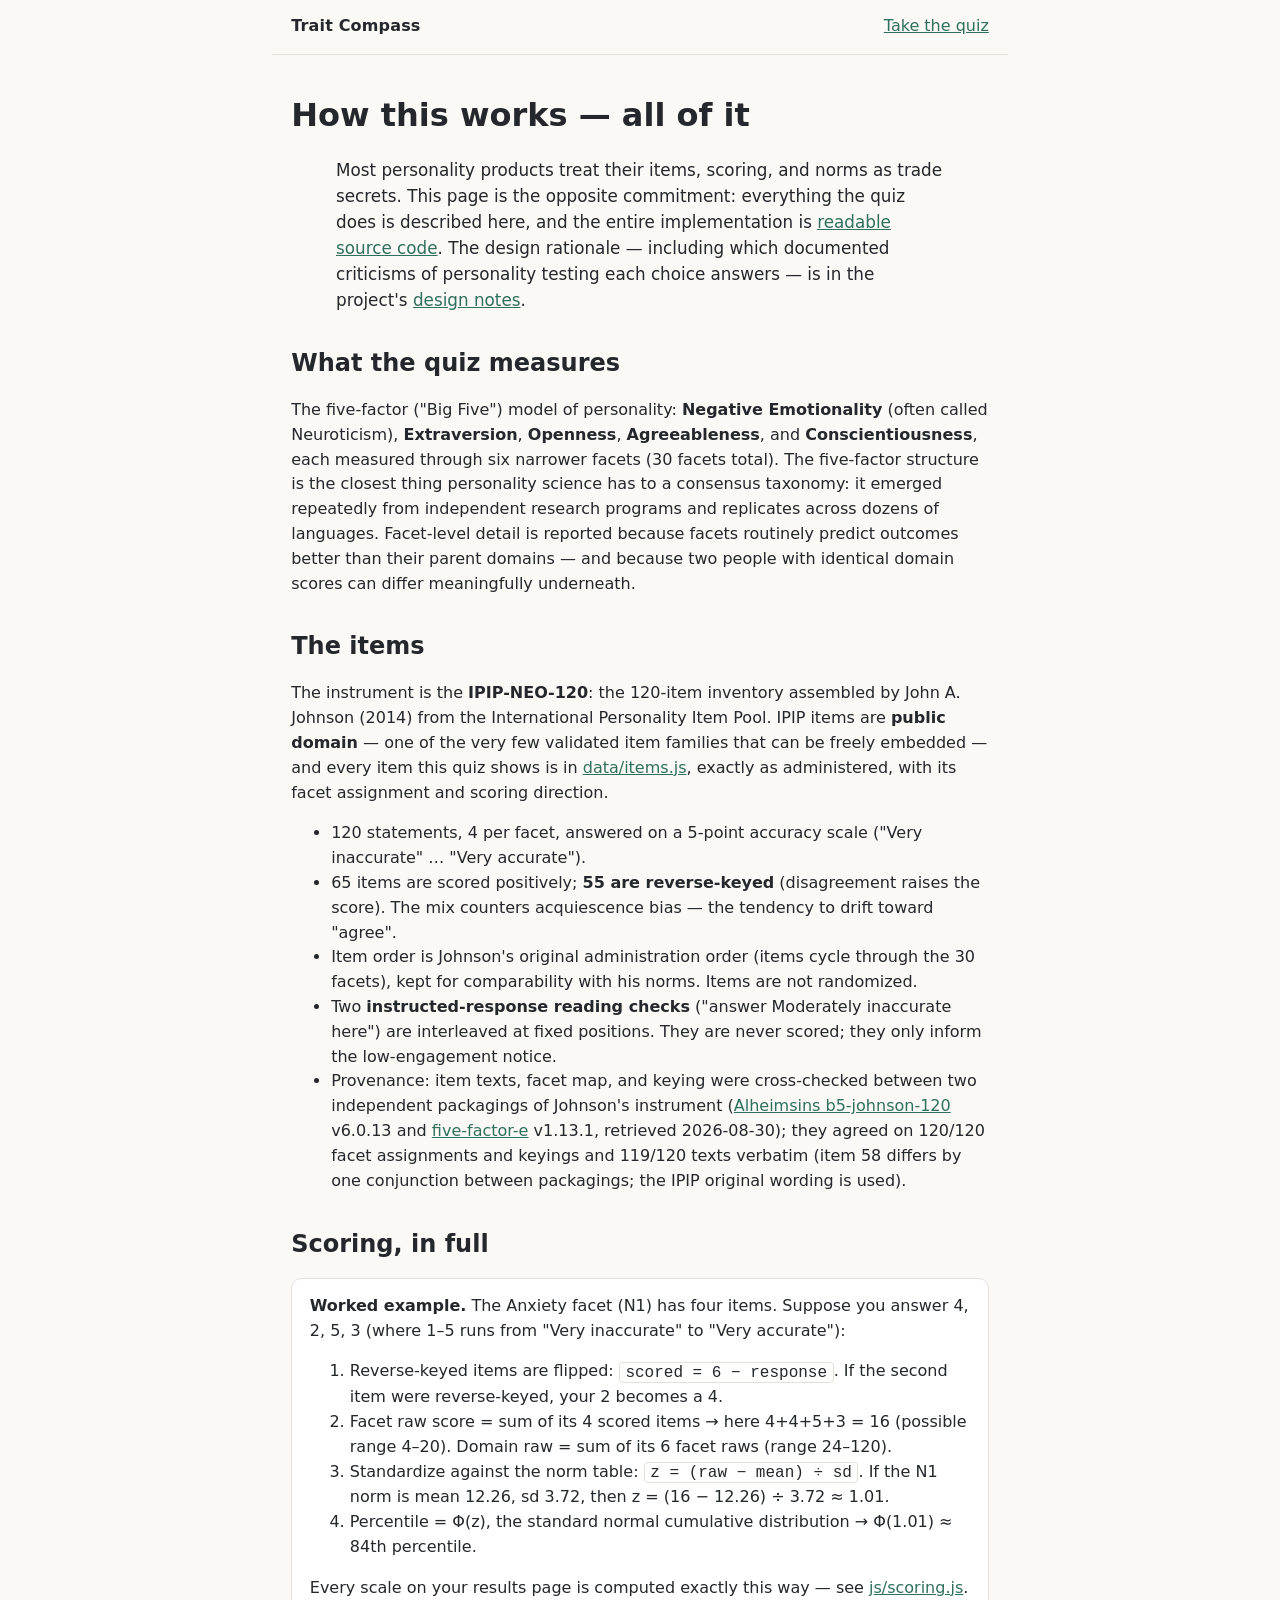
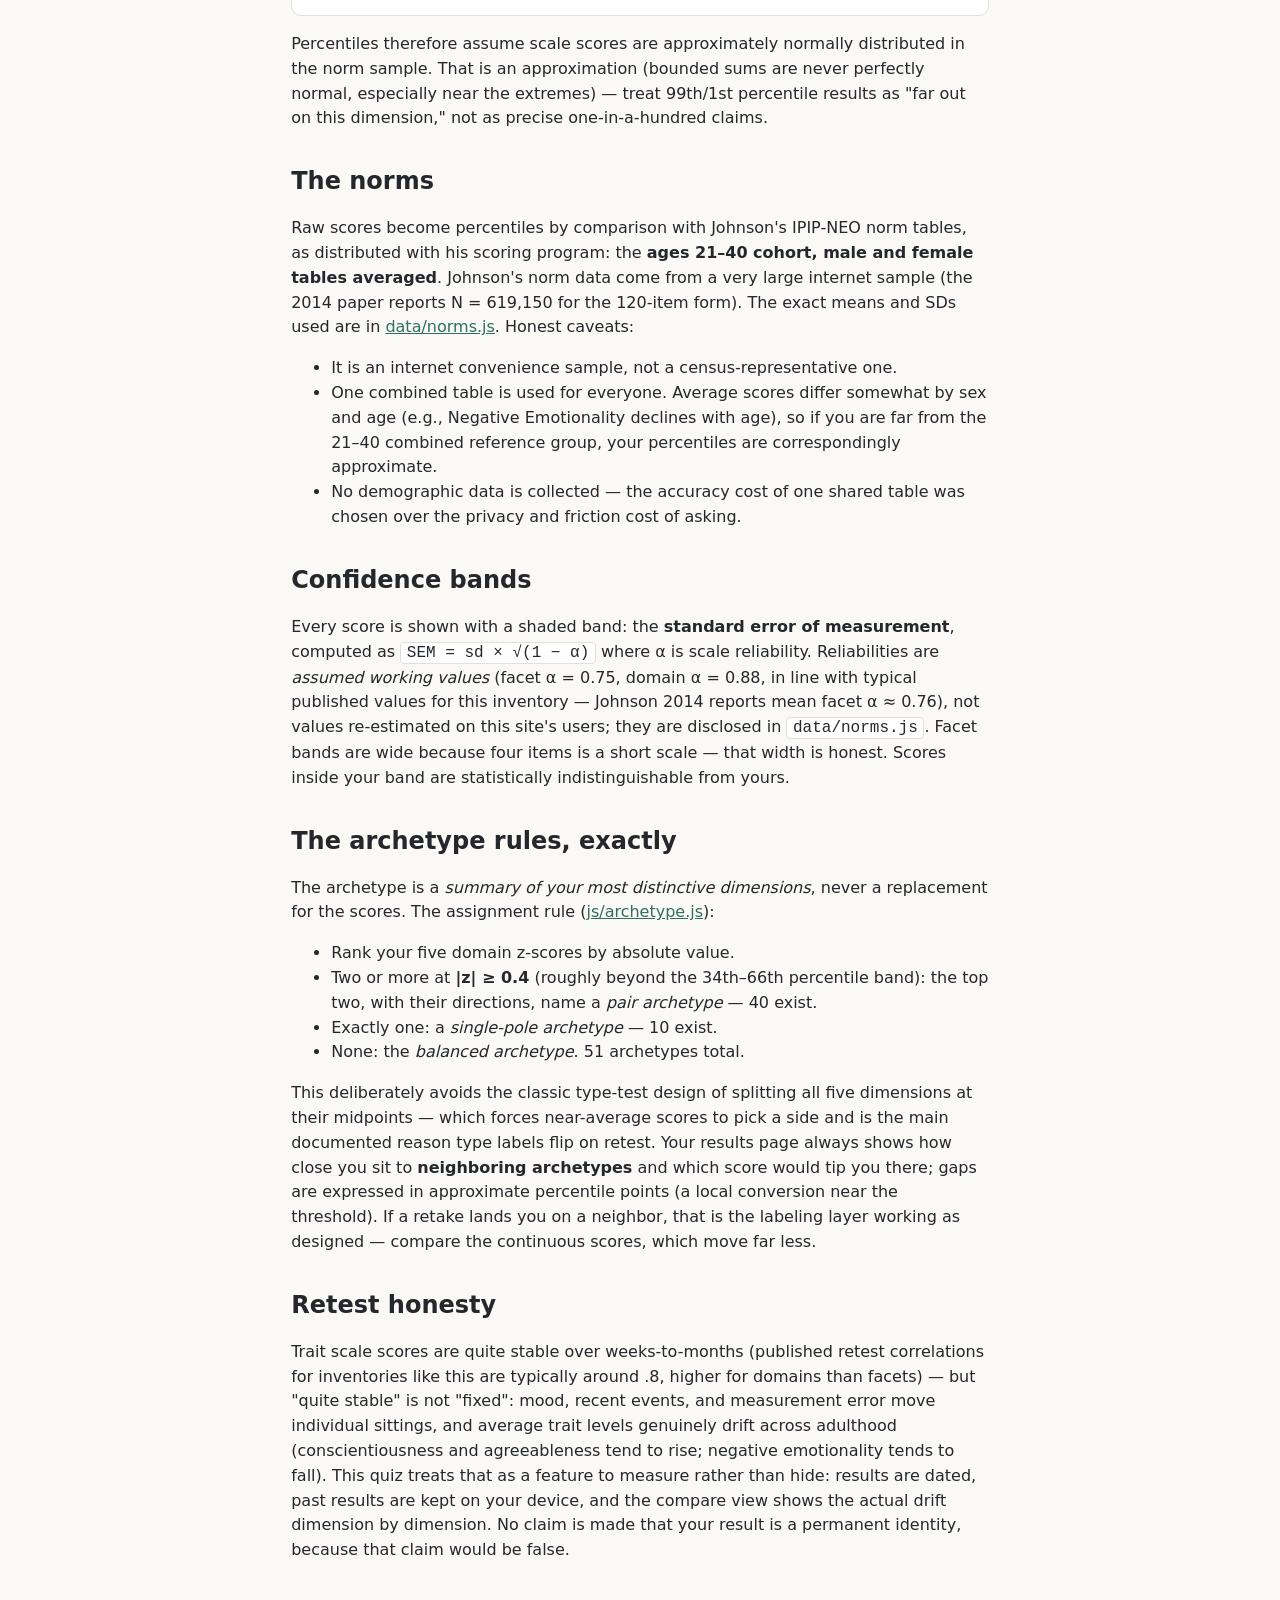
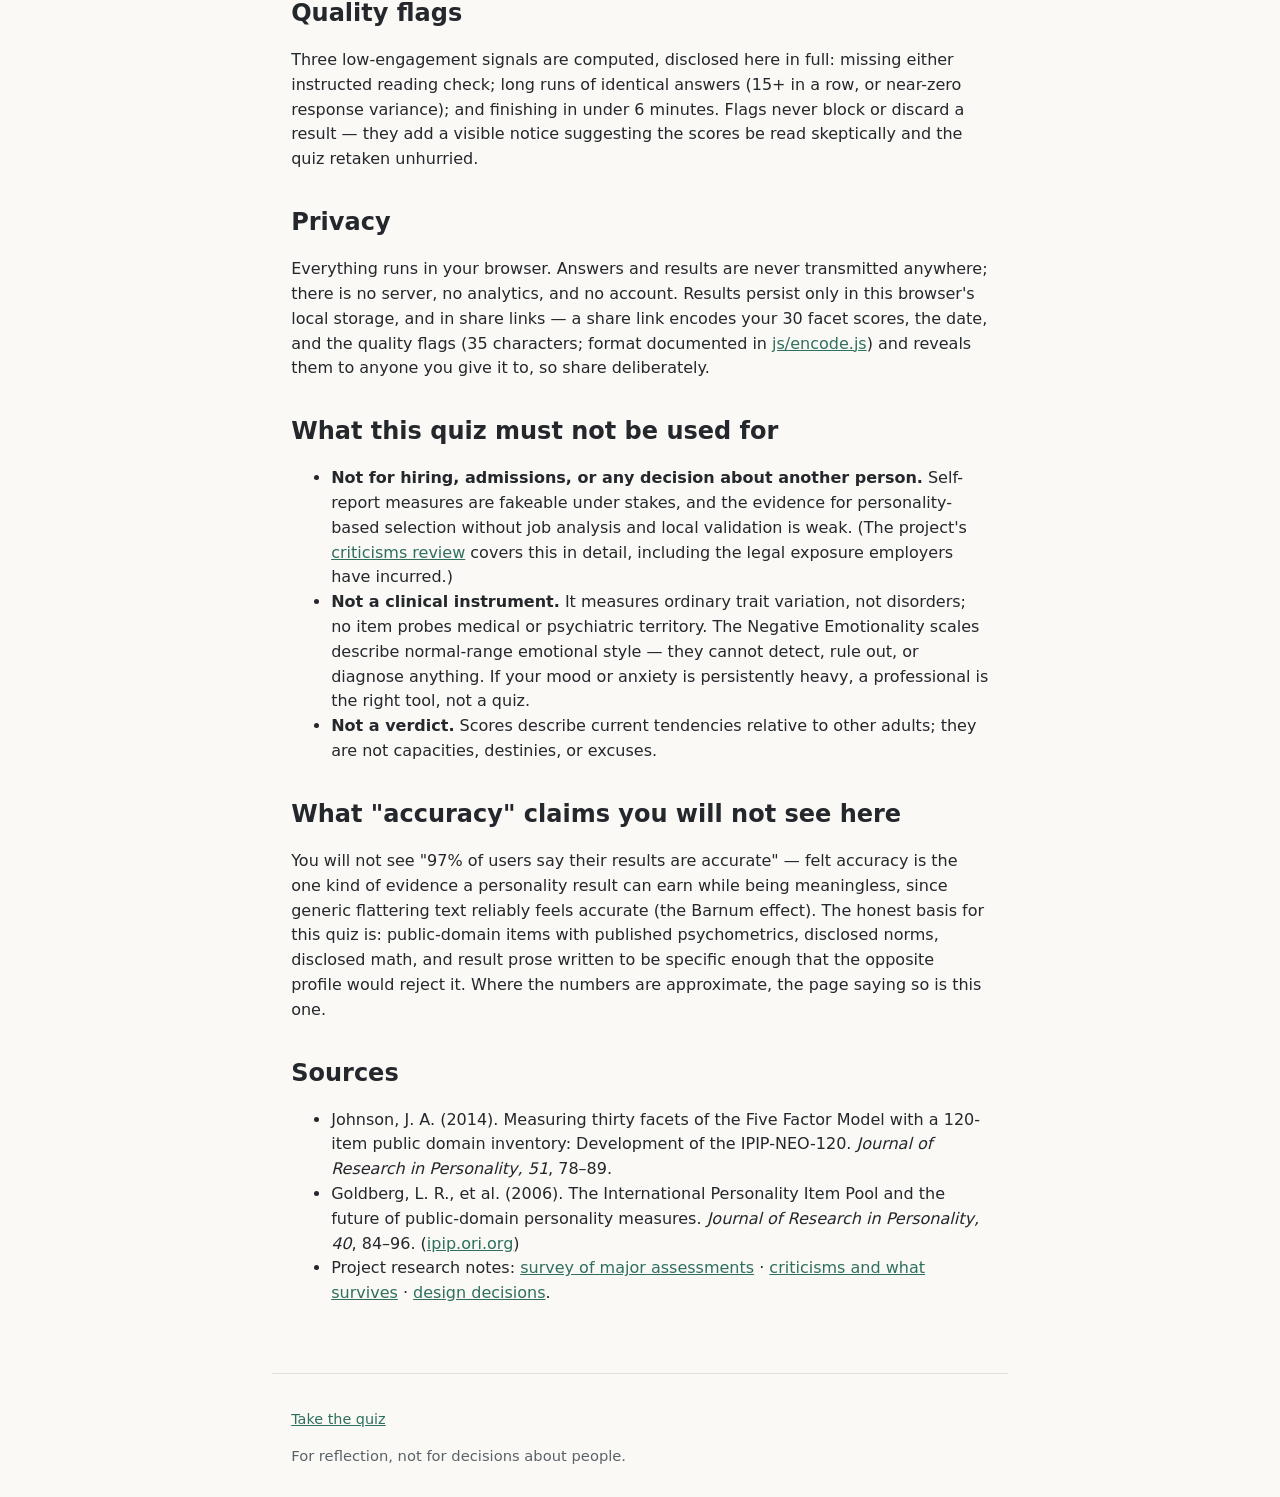
==== about.html @ 42b35391 "Add Trait Compass: facet-level web personality quiz built on the repo's research Static, dependency-" ====
<!DOCTYPE html>
<html lang="en">
<head>
<meta charset="utf-8">
<meta name="viewport" content="width=device-width, initial-scale=1">
<meta name="description" content="Full methods disclosure for Trait Compass: items, scoring math, norms, archetype rules, and honest limits.">
<title>How Trait Compass works</title>
<link rel="stylesheet" href="css/quiz.css">
<style>
  .methods h2 { margin-top: 2.2rem; }
  .methods table { border-collapse: collapse; width: 100%; font-size: 0.93rem; }
  .methods th, .methods td { text-align: left; padding: 0.4rem 0.6rem; border-bottom: 1px solid var(--line); }
  .methods code { background: var(--surface); border: 1px solid var(--line); border-radius: 4px; padding: 0.05rem 0.35rem; }
  .methods .example { background: var(--surface); border: 1px solid var(--line); border-radius: var(--radius); padding: 0.9rem 1.1rem; }
</style>
</head>
<body>
<a class="skip-link" href="#main">Skip to content</a>
<header class="site-header">
  <a class="brand" href="index.html">Trait Compass</a>
  <nav><a href="index.html#intro">Take the quiz</a></nav>
</header>

<main id="main" class="methods">
  <h1>How this works — all of it</h1>
  <p class="lede">
    Most personality products treat their items, scoring, and norms as trade
    secrets. This page is the opposite commitment: everything the quiz does is
    described here, and the entire implementation is
    <a href="https://github.com/rylanowens/personality">readable source code</a>.
    The design rationale — including which documented criticisms of personality
    testing each choice answers — is in the project's
    <a href="https://github.com/rylanowens/personality/blob/main/docs/quiz-design.md">design notes</a>.
  </p>

  <h2>What the quiz measures</h2>
  <p>
    The five-factor ("Big Five") model of personality: <strong>Negative
    Emotionality</strong> (often called Neuroticism), <strong>Extraversion</strong>,
    <strong>Openness</strong>, <strong>Agreeableness</strong>, and
    <strong>Conscientiousness</strong>, each measured through six narrower
    facets (30 facets total). The five-factor structure is the closest thing
    personality science has to a consensus taxonomy: it emerged repeatedly from
    independent research programs and replicates across dozens of languages.
    Facet-level detail is reported because facets routinely predict outcomes
    better than their parent domains — and because two people with identical
    domain scores can differ meaningfully underneath.
  </p>

  <h2>The items</h2>
  <p>
    The instrument is the <strong>IPIP-NEO-120</strong>: the 120-item inventory
    assembled by John A. Johnson (2014) from the International Personality Item
    Pool. IPIP items are <strong>public domain</strong> — one of the very few
    validated item families that can be freely embedded — and every item this
    quiz shows is in
    <a href="https://github.com/rylanowens/personality/blob/main/data/items.js">data/items.js</a>,
    exactly as administered, with its facet assignment and scoring direction.
  </p>
  <ul>
    <li>120 statements, 4 per facet, answered on a 5-point accuracy scale
        ("Very inaccurate" … "Very accurate").</li>
    <li>65 items are scored positively; <strong>55 are reverse-keyed</strong>
        (disagreement raises the score). The mix counters acquiescence bias —
        the tendency to drift toward "agree".</li>
    <li>Item order is Johnson's original administration order (items cycle
        through the 30 facets), kept for comparability with his norms. Items
        are not randomized.</li>
    <li>Two <strong>instructed-response reading checks</strong> ("answer
        Moderately inaccurate here") are interleaved at fixed positions. They
        are never scored; they only inform the low-engagement notice.</li>
    <li>Provenance: item texts, facet map, and keying were cross-checked between
        two independent packagings of Johnson's instrument
        (<a href="https://www.npmjs.com/package/@alheimsins/b5-johnson-120-ipip-neo-pi-r">Alheimsins b5-johnson-120</a> v6.0.13
        and <a href="https://pypi.org/project/five-factor-e/">five-factor-e</a> v1.13.1,
        retrieved 2026-08-30); they agreed on 120/120 facet assignments and
        keyings and 119/120 texts verbatim (item 58 differs by one
        conjunction between packagings; the IPIP original wording is used).</li>
  </ul>

  <h2>Scoring, in full</h2>
  <div class="example">
    <p style="margin-top:0"><strong>Worked example.</strong> The Anxiety facet (N1) has four items.
    Suppose you answer 4, 2, 5, 3 (where 1–5 runs from "Very inaccurate" to "Very accurate"):</p>
    <ol>
      <li>Reverse-keyed items are flipped: <code>scored = 6 − response</code>.
          If the second item were reverse-keyed, your 2 becomes a 4.</li>
      <li>Facet raw score = sum of its 4 scored items → here 4+4+5+3 = 16
          (possible range 4–20). Domain raw = sum of its 6 facet raws
          (range 24–120).</li>
      <li>Standardize against the norm table:
          <code>z = (raw − mean) ÷ sd</code>. If the N1 norm is mean 12.26,
          sd 3.72, then z = (16 − 12.26) ÷ 3.72 ≈ 1.01.</li>
      <li>Percentile = Φ(z), the standard normal cumulative distribution
          → Φ(1.01) ≈ 84th percentile.</li>
    </ol>
    <p style="margin-bottom:0">Every scale on your results page is computed exactly this way —
    see <a href="https://github.com/rylanowens/personality/blob/main/js/scoring.js">js/scoring.js</a>.</p>
  </div>
  <p>
    Percentiles therefore assume scale scores are approximately normally
    distributed in the norm sample. That is an approximation (bounded sums are
    never perfectly normal, especially near the extremes) — treat 99th/1st
    percentile results as "far out on this dimension," not as precise
    one-in-a-hundred claims.
  </p>

  <h2>The norms</h2>
  <p>
    Raw scores become percentiles by comparison with Johnson's IPIP-NEO norm
    tables, as distributed with his scoring program: the <strong>ages 21–40
    cohort, male and female tables averaged</strong>. Johnson's norm data come
    from a very large internet sample (the 2014 paper reports N = 619,150 for
    the 120-item form). The exact means and SDs used are in
    <a href="https://github.com/rylanowens/personality/blob/main/data/norms.js">data/norms.js</a>.
    Honest caveats:
  </p>
  <ul>
    <li>It is an internet convenience sample, not a census-representative one.</li>
    <li>One combined table is used for everyone. Average scores differ somewhat
        by sex and age (e.g., Negative Emotionality declines with age), so if
        you are far from the 21–40 combined reference group, your percentiles
        are correspondingly approximate.</li>
    <li>No demographic data is collected — the accuracy cost of one shared
        table was chosen over the privacy and friction cost of asking.</li>
  </ul>

  <h2>Confidence bands</h2>
  <p>
    Every score is shown with a shaded band: the <strong>standard error of
    measurement</strong>, computed as <code>SEM = sd × √(1 − α)</code> where α
    is scale reliability. Reliabilities are <em>assumed working values</em>
    (facet α = 0.75, domain α = 0.88, in line with typical published values for
    this inventory — Johnson 2014 reports mean facet α ≈ 0.76), not values
    re-estimated on this site's users; they are disclosed in
    <code>data/norms.js</code>. Facet bands are wide because four items is a
    short scale — that width is honest. Scores inside your band are
    statistically indistinguishable from yours.
  </p>

  <h2>The archetype rules, exactly</h2>
  <p>
    The archetype is a <em>summary of your most distinctive dimensions</em>,
    never a replacement for the scores. The assignment rule
    (<a href="https://github.com/rylanowens/personality/blob/main/js/archetype.js">js/archetype.js</a>):
  </p>
  <ul>
    <li>Rank your five domain z-scores by absolute value.</li>
    <li>Two or more at <strong>|z| ≥ 0.4</strong> (roughly beyond the
        34th–66th percentile band): the top two, with their directions, name a
        <em>pair archetype</em> — 40 exist.</li>
    <li>Exactly one: a <em>single-pole archetype</em> — 10 exist.</li>
    <li>None: the <em>balanced archetype</em>. 51 archetypes total.</li>
  </ul>
  <p>
    This deliberately avoids the classic type-test design of splitting all five
    dimensions at their midpoints — which forces near-average scores to pick a
    side and is the main documented reason type labels flip on retest. Your
    results page always shows how close you sit to <strong>neighboring
    archetypes</strong> and which score would tip you there; gaps are expressed
    in approximate percentile points (a local conversion near the threshold).
    If a retake lands you on a neighbor, that is the labeling layer working as
    designed — compare the continuous scores, which move far less.
  </p>

  <h2>Retest honesty</h2>
  <p>
    Trait scale scores are quite stable over weeks-to-months (published
    retest correlations for inventories like this are typically around
    .8, higher for domains than facets) — but "quite stable" is not "fixed":
    mood, recent events, and measurement error move individual sittings, and
    average trait levels genuinely drift across adulthood (conscientiousness
    and agreeableness tend to rise; negative emotionality tends to fall).
    This quiz treats that as a feature to measure rather than hide: results
    are dated, past results are kept on your device, and the compare view
    shows the actual drift dimension by dimension. No claim is made that your
    result is a permanent identity, because that claim would be false.
  </p>

  <h2>Quality flags</h2>
  <p>
    Three low-engagement signals are computed, disclosed here in full: missing
    either instructed reading check; long runs of identical answers (15+ in a
    row, or near-zero response variance); and finishing in under 6 minutes.
    Flags never block or discard a result — they add a visible notice
    suggesting the scores be read skeptically and the quiz retaken unhurried.
  </p>

  <h2>Privacy</h2>
  <p>
    Everything runs in your browser. Answers and results are never transmitted
    anywhere; there is no server, no analytics, and no account. Results persist
    only in this browser's local storage, and in share links — a share link
    encodes your 30 facet scores, the date, and the quality flags (35
    characters; format documented in
    <a href="https://github.com/rylanowens/personality/blob/main/js/encode.js">js/encode.js</a>)
    and reveals them to anyone you give it to, so share deliberately.
  </p>

  <h2>What this quiz must not be used for</h2>
  <ul>
    <li><strong>Not for hiring, admissions, or any decision about another
        person.</strong> Self-report measures are fakeable under stakes, and
        the evidence for personality-based selection without job analysis and
        local validation is weak. (The project's
        <a href="https://github.com/rylanowens/personality/blob/main/docs/criticisms.md">criticisms review</a>
        covers this in detail, including the legal exposure employers have
        incurred.)</li>
    <li><strong>Not a clinical instrument.</strong> It measures ordinary trait
        variation, not disorders; no item probes medical or psychiatric
        territory. The Negative Emotionality scales describe normal-range
        emotional style — they cannot detect, rule out, or diagnose anything.
        If your mood or anxiety is persistently heavy, a professional is the
        right tool, not a quiz.</li>
    <li><strong>Not a verdict.</strong> Scores describe current tendencies
        relative to other adults; they are not capacities, destinies, or
        excuses.</li>
  </ul>

  <h2>What "accuracy" claims you will not see here</h2>
  <p>
    You will not see "97% of users say their results are accurate" — felt
    accuracy is the one kind of evidence a personality result can earn while
    being meaningless, since generic flattering text reliably feels accurate
    (the Barnum effect). The honest basis for this quiz is: public-domain
    items with published psychometrics, disclosed norms, disclosed math, and
    result prose written to be specific enough that the opposite profile would
    reject it. Where the numbers are approximate, the page saying so is this
    one.
  </p>

  <h2>Sources</h2>
  <ul>
    <li>Johnson, J. A. (2014). Measuring thirty facets of the Five Factor Model
        with a 120-item public domain inventory: Development of the
        IPIP-NEO-120. <em>Journal of Research in Personality, 51</em>, 78–89.</li>
    <li>Goldberg, L. R., et al. (2006). The International Personality Item Pool
        and the future of public-domain personality measures.
        <em>Journal of Research in Personality, 40</em>, 84–96.
        (<a href="https://ipip.ori.org/">ipip.ori.org</a>)</li>
    <li>Project research notes:
        <a href="https://github.com/rylanowens/personality/blob/main/docs/personality-assessments.md">survey of major assessments</a> ·
        <a href="https://github.com/rylanowens/personality/blob/main/docs/criticisms.md">criticisms and what survives</a> ·
        <a href="https://github.com/rylanowens/personality/blob/main/docs/quiz-design.md">design decisions</a>.</li>
  </ul>
</main>

<footer class="site-footer">
  <p><a href="index.html#intro">Take the quiz</a></p>
  <p class="quiet">For reflection, not for decisions about people.</p>
</footer>
</body>
</html>
---- css/quiz.css ----
/* Trait Compass — mobile-first, no dependencies. */

:root {
  --bg: #faf9f6;
  --surface: #ffffff;
  --ink: #24272b;
  --ink-soft: #5b6168;
  --line: #e3e0d8;
  --accent: #2f6f5e;
  --accent-ink: #ffffff;
  --accent-soft: #e4efeb;
  --band: #c9ddd6;
  --warn-bg: #fdf3e0;
  --warn-line: #e8c88a;
  --focus: #1d4ed8;
  --radius: 10px;
  --max-w: 46rem;
}

@media (prefers-color-scheme: dark) {
  :root {
    --bg: #191b1e;
    --surface: #22252a;
    --ink: #e8e6e1;
    --ink-soft: #a3a8ae;
    --line: #3a3e45;
    --accent: #5da58f;
    --accent-ink: #10231d;
    --accent-soft: #253630;
    --band: #35564c;
    --warn-bg: #33290f;
    --warn-line: #7a6222;
    --focus: #7ca4f7;
  }
}

* { box-sizing: border-box; }

html { color-scheme: light dark; }

body {
  margin: 0;
  background: var(--bg);
  color: var(--ink);
  font: 16px/1.55 system-ui, -apple-system, "Segoe UI", Roboto, sans-serif;
}

a { color: var(--accent); }

h1, h2, h3 { line-height: 1.25; }

button {
  font: inherit;
  border-radius: var(--radius);
  border: 1px solid var(--line);
  background: var(--surface);
  color: var(--ink);
  padding: 0.55rem 1rem;
  min-height: 44px;
  cursor: pointer;
}
button:hover { border-color: var(--accent); }
button:focus-visible, a:focus-visible {
  outline: 3px solid var(--focus);
  outline-offset: 2px;
}
button.primary {
  background: var(--accent);
  border-color: var(--accent);
  color: var(--accent-ink);
  font-weight: 600;
}
button.big { padding: 0.8rem 1.6rem; font-size: 1.05rem; }

.skip-link {
  position: absolute;
  left: -999px;
  top: 0;
  background: var(--surface);
  padding: 0.5rem 1rem;
  z-index: 10;
}
.skip-link:focus { left: 0.5rem; top: 0.5rem; }

.site-header {
  display: flex;
  justify-content: space-between;
  align-items: baseline;
  padding: 0.9rem 1.2rem;
  border-bottom: 1px solid var(--line);
  max-width: var(--max-w);
  margin: 0 auto;
}
.site-header .brand {
  font-weight: 700;
  text-decoration: none;
  color: var(--ink);
  letter-spacing: 0.01em;
}
.site-header nav a { margin-left: 1rem; }

main {
  max-width: var(--max-w);
  margin: 0 auto;
  padding: 1.2rem;
}

.site-footer {
  max-width: var(--max-w);
  margin: 2rem auto 0;
  padding: 1.2rem;
  border-top: 1px solid var(--line);
  font-size: 0.9rem;
}

.quiet { color: var(--ink-soft); font-size: 0.92rem; }
.center { text-align: center; }

/* ---------- intro ---------- */

.intro-hero { text-align: center; padding: 1.5rem 0 0.5rem; }
.intro-hero h1 { font-size: 1.7rem; margin-bottom: 0.4rem; }
.lede { font-size: 1.05rem; max-width: 38rem; margin: 0 auto 1.2rem; }
.intro-actions { display: flex; gap: 0.8rem; justify-content: center; flex-wrap: wrap; }

.intro-grid {
  display: grid;
  gap: 0.9rem;
  grid-template-columns: 1fr;
  margin: 1.6rem 0;
}
@media (min-width: 640px) {
  .intro-grid { grid-template-columns: 1fr 1fr; }
}
.intro-card {
  background: var(--surface);
  border: 1px solid var(--line);
  border-radius: var(--radius);
  padding: 1rem 1.1rem;
}
.intro-card h2 { font-size: 1rem; margin: 0 0 0.4rem; }
.intro-card p { margin: 0; font-size: 0.93rem; color: var(--ink-soft); }

/* ---------- quiz ---------- */

.progress-wrap { padding-top: 1rem; }
.progress-bar {
  height: 6px;
  background: var(--line);
  border-radius: 3px;
  overflow: hidden;
}
#progress-fill {
  height: 100%;
  width: 0;
  background: var(--accent);
  transition: width 0.15s ease;
}
@media (prefers-reduced-motion: reduce) {
  #progress-fill { transition: none; }
}

.item-card {
  background: var(--surface);
  border: 1px solid var(--line);
  border-radius: var(--radius);
  padding: 1.4rem 1.2rem 1.1rem;
  margin-top: 0.8rem;
}
.item-lead { margin: 0 0 0.3rem; }
#item-text { font-size: 1.35rem; margin: 0 0 1.1rem; min-height: 3.4rem; }

.likert { display: grid; gap: 0.45rem; }
.likert button {
  display: flex;
  align-items: center;
  gap: 0.7rem;
  text-align: left;
  width: 100%;
  padding: 0.6rem 0.8rem;
}
.likert button .key {
  flex: none;
  width: 1.7rem;
  height: 1.7rem;
  display: inline-flex;
  align-items: center;
  justify-content: center;
  border-radius: 50%;
  background: var(--accent-soft);
  color: var(--ink);
  font-weight: 600;
  font-size: 0.85rem;
}
.likert button[aria-checked="true"] {
  border-color: var(--accent);
  background: var(--accent-soft);
}
.likert button.flash {
  border-color: var(--accent);
  background: var(--accent-soft);
}

.quiz-nav {
  display: flex;
  justify-content: space-between;
  align-items: center;
  margin-top: 1rem;
}
@media (max-width: 480px) {
  .keyboard-hint { display: none; }
}

/* ---------- results ---------- */

.result-card {
  background: var(--surface);
  border: 1px solid var(--line);
  border-radius: var(--radius);
  padding: 1.3rem 1.2rem;
  margin: 1rem 0;
}

.archetype-card { text-align: center; }
.archetype-card .reads-as { margin: 0.4rem 0 0; }
.archetype-card h1 { font-size: 1.8rem; margin: 0.1rem 0 0.5rem; }
.archetype-card .summary { max-width: 34rem; margin: 0 auto 0.9rem; }
.defining-chips { display: flex; gap: 0.5rem; justify-content: center; flex-wrap: wrap; margin-bottom: 1rem; }
.chip {
  background: var(--accent-soft);
  border: 1px solid var(--accent);
  border-radius: 999px;
  padding: 0.25rem 0.8rem;
  font-size: 0.88rem;
}
.share-row { display: flex; gap: 0.6rem; justify-content: center; flex-wrap: wrap; }

.flag-notice {
  background: var(--warn-bg);
  border: 1px solid var(--warn-line);
  border-radius: var(--radius);
  padding: 0.8rem 1rem;
  margin: 1rem 0;
  font-size: 0.93rem;
}

.neighbor-strip p { margin: 0.35rem 0; }

.scale-row { margin: 1rem 0 1.2rem; }
.scale-head {
  display: flex;
  justify-content: space-between;
  align-items: baseline;
  gap: 0.6rem;
}
.scale-head .pct { font-weight: 700; font-variant-numeric: tabular-nums; }
.scale-track {
  position: relative;
  height: 14px;
  background: var(--line);
  border-radius: 7px;
  margin: 0.35rem 0;
}
.scale-band {
  position: absolute;
  top: 0;
  height: 100%;
  background: var(--band);
  border-radius: 7px;
}
.scale-dot {
  position: absolute;
  top: 50%;
  width: 12px;
  height: 12px;
  border-radius: 50%;
  background: var(--accent);
  transform: translate(-50%, -50%);
  border: 2px solid var(--surface);
}
.scale-prose { margin: 0.3rem 0 0; font-size: 0.93rem; color: var(--ink-soft); }

details.facet-group {
  border: 1px solid var(--line);
  border-radius: var(--radius);
  background: var(--surface);
  margin: 0.6rem 0;
  padding: 0 1rem;
}
details.facet-group summary {
  cursor: pointer;
  padding: 0.8rem 0;
  font-weight: 600;
  min-height: 44px;
  display: flex;
  align-items: center;
  justify-content: space-between;
  gap: 0.7rem;
}
details.facet-group summary::-webkit-details-marker { display: none; }
details.facet-group summary::after { content: "+"; color: var(--ink-soft); }
details[open].facet-group summary::after { content: "\2212"; }
.facet-scale { margin: 0.7rem 0 1.1rem; }
.facet-scale .scale-track { height: 10px; }
.facet-scale .scale-dot { width: 10px; height: 10px; }

.compare-table { width: 100%; border-collapse: collapse; font-size: 0.93rem; }
.compare-table th, .compare-table td {
  text-align: left;
  padding: 0.45rem 0.5rem;
  border-bottom: 1px solid var(--line);
  font-variant-numeric: tabular-nums;
}
.delta-up { color: var(--accent); }
.delta-down { color: #b3593a; }

.history-list { list-style: none; padding: 0; }
.history-list li {
  display: flex;
  justify-content: space-between;
  align-items: center;
  gap: 0.6rem;
  padding: 0.5rem 0;
  border-bottom: 1px solid var(--line);
  flex-wrap: wrap;
}

.result-section-title { margin: 1.8rem 0 0.2rem; font-size: 1.15rem; }

.toast {
  position: fixed;
  bottom: 1rem;
  left: 50%;
  transform: translateX(-50%);
  background: var(--ink);
  color: var(--bg);
  border-radius: 999px;
  padding: 0.5rem 1.1rem;
  font-size: 0.9rem;
  z-index: 20;
}
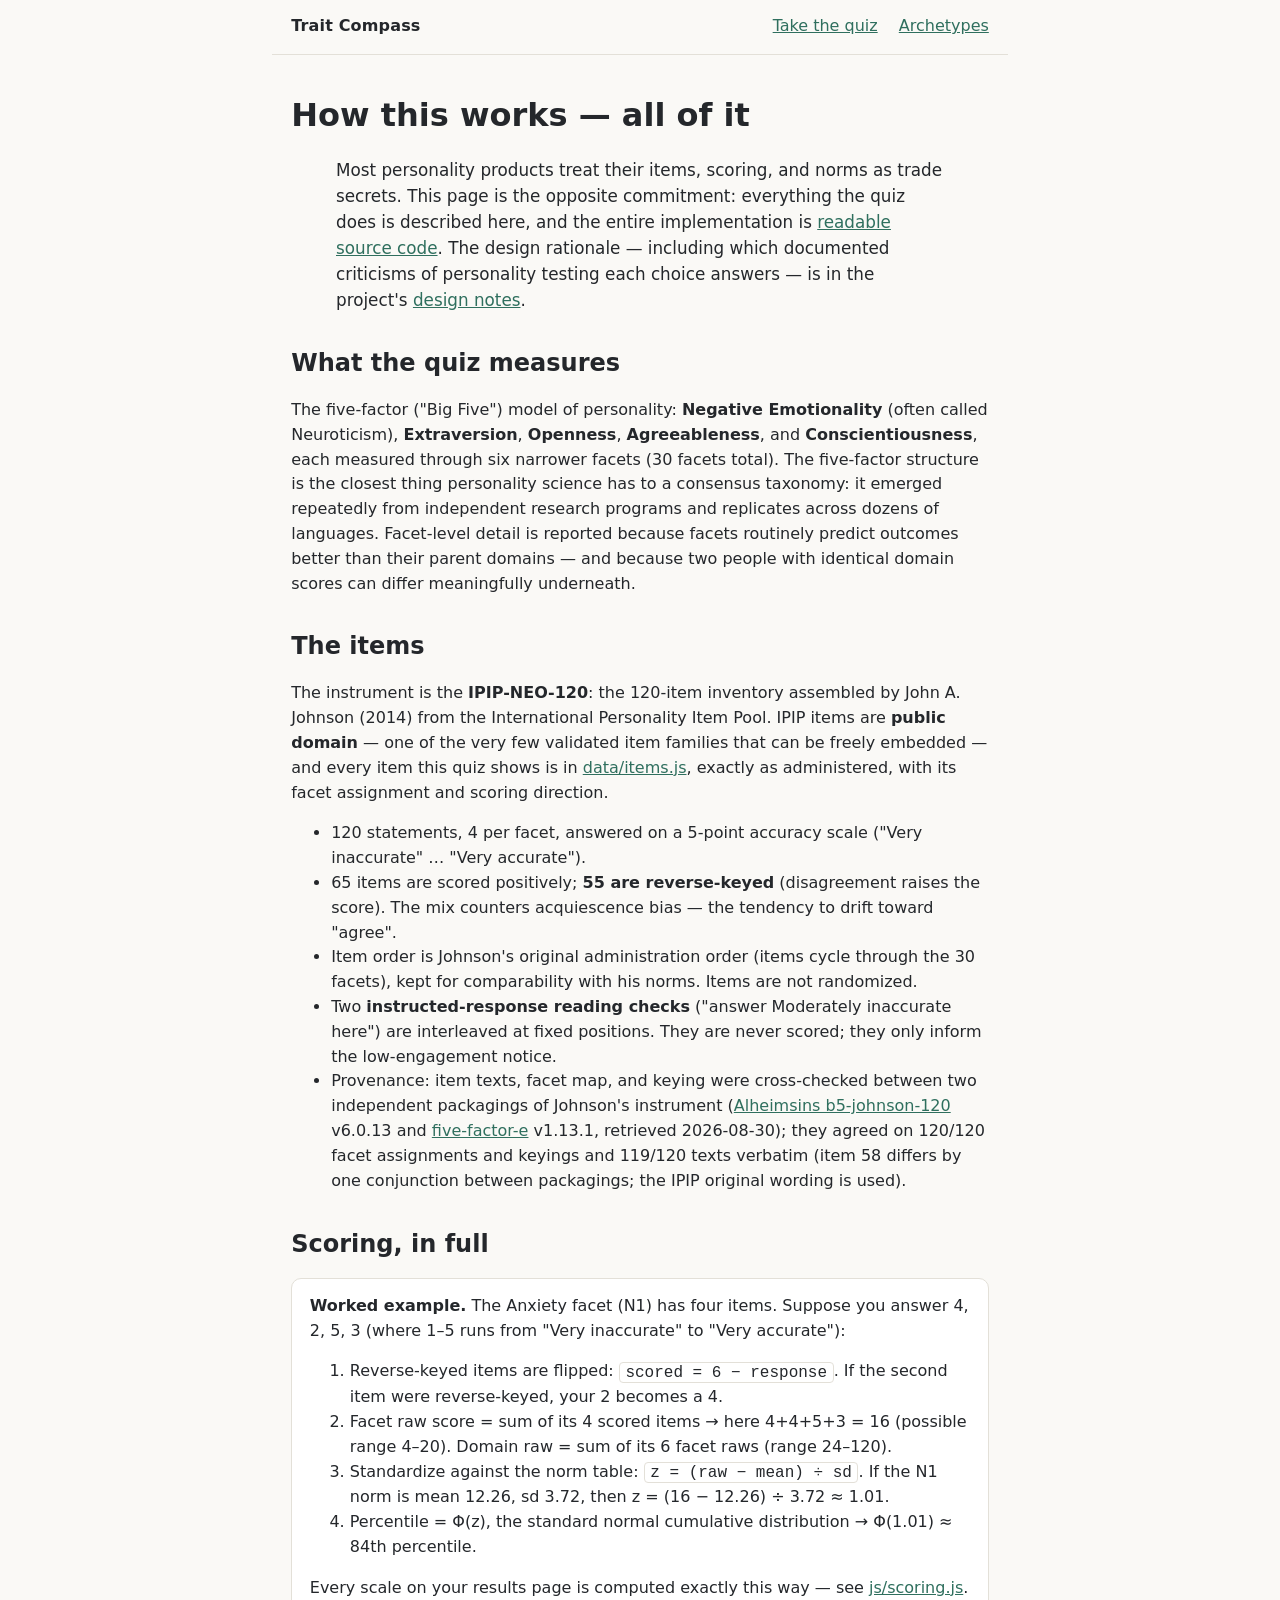
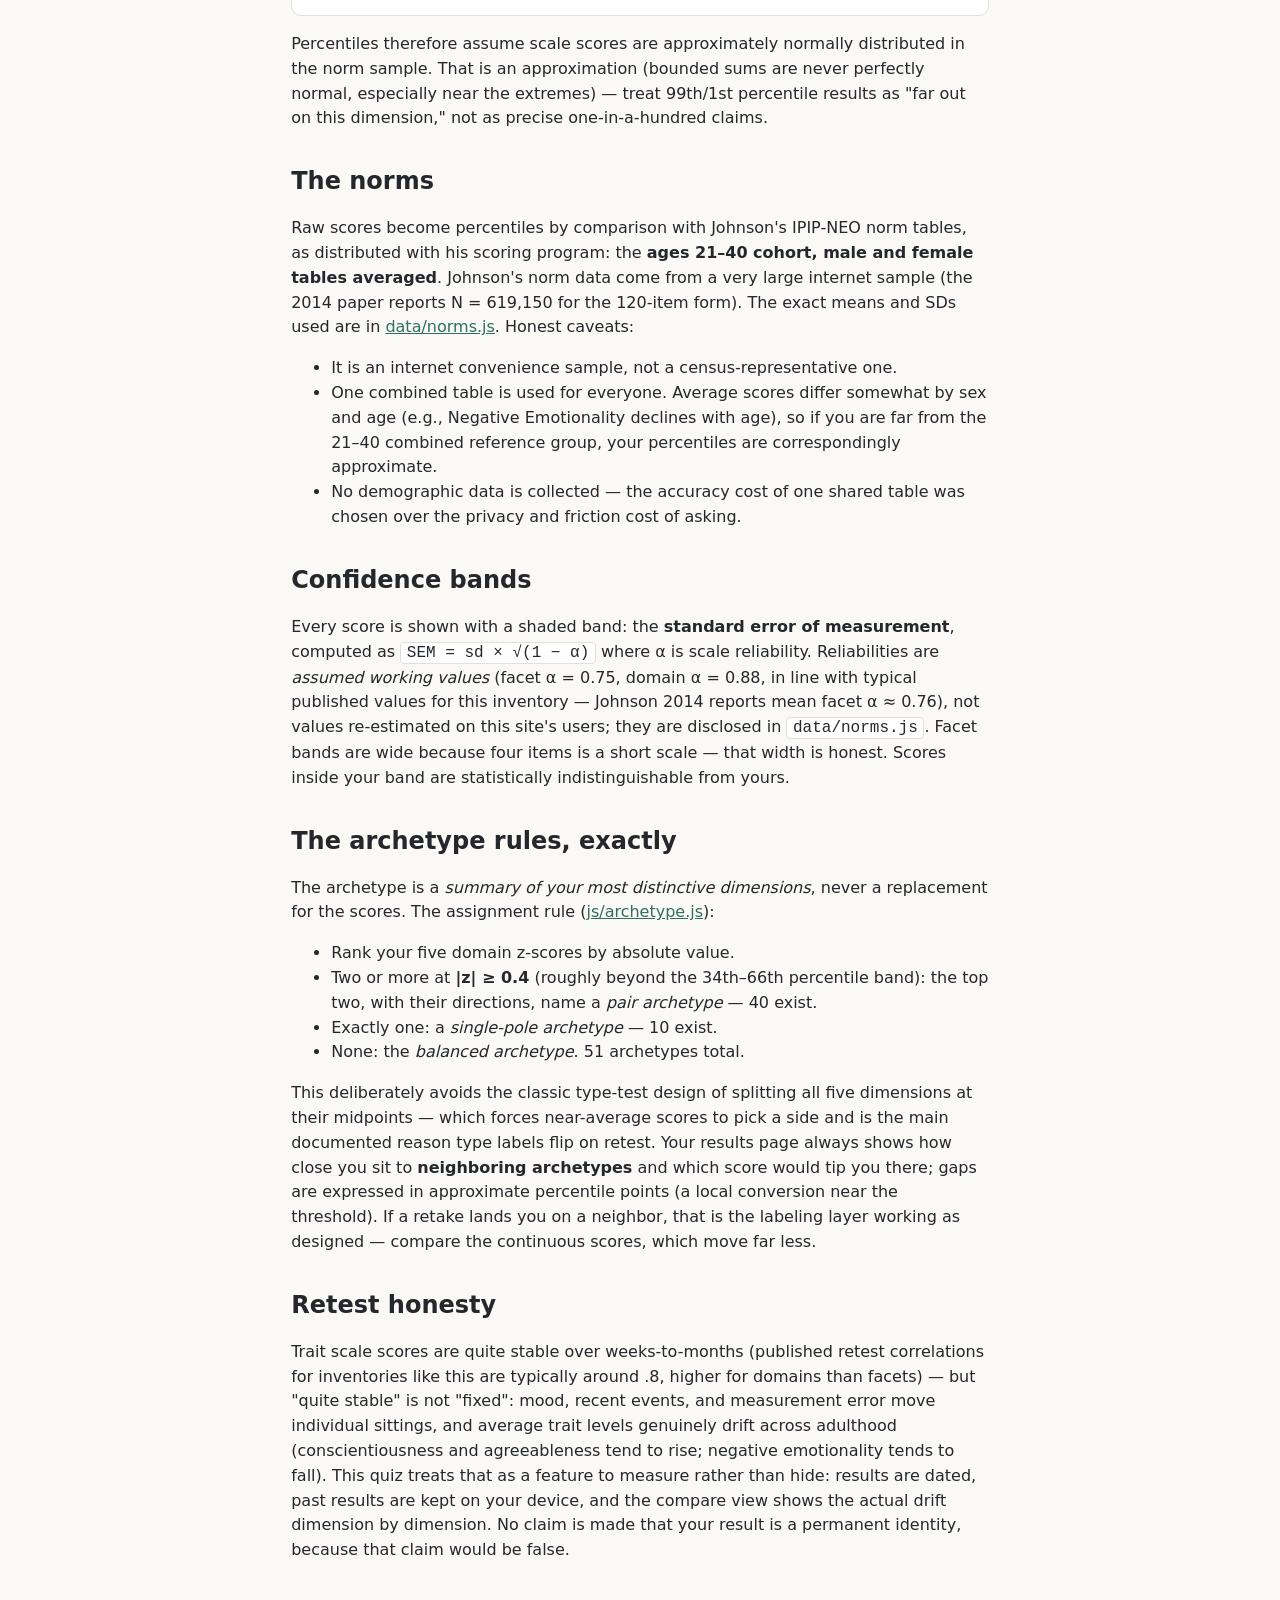
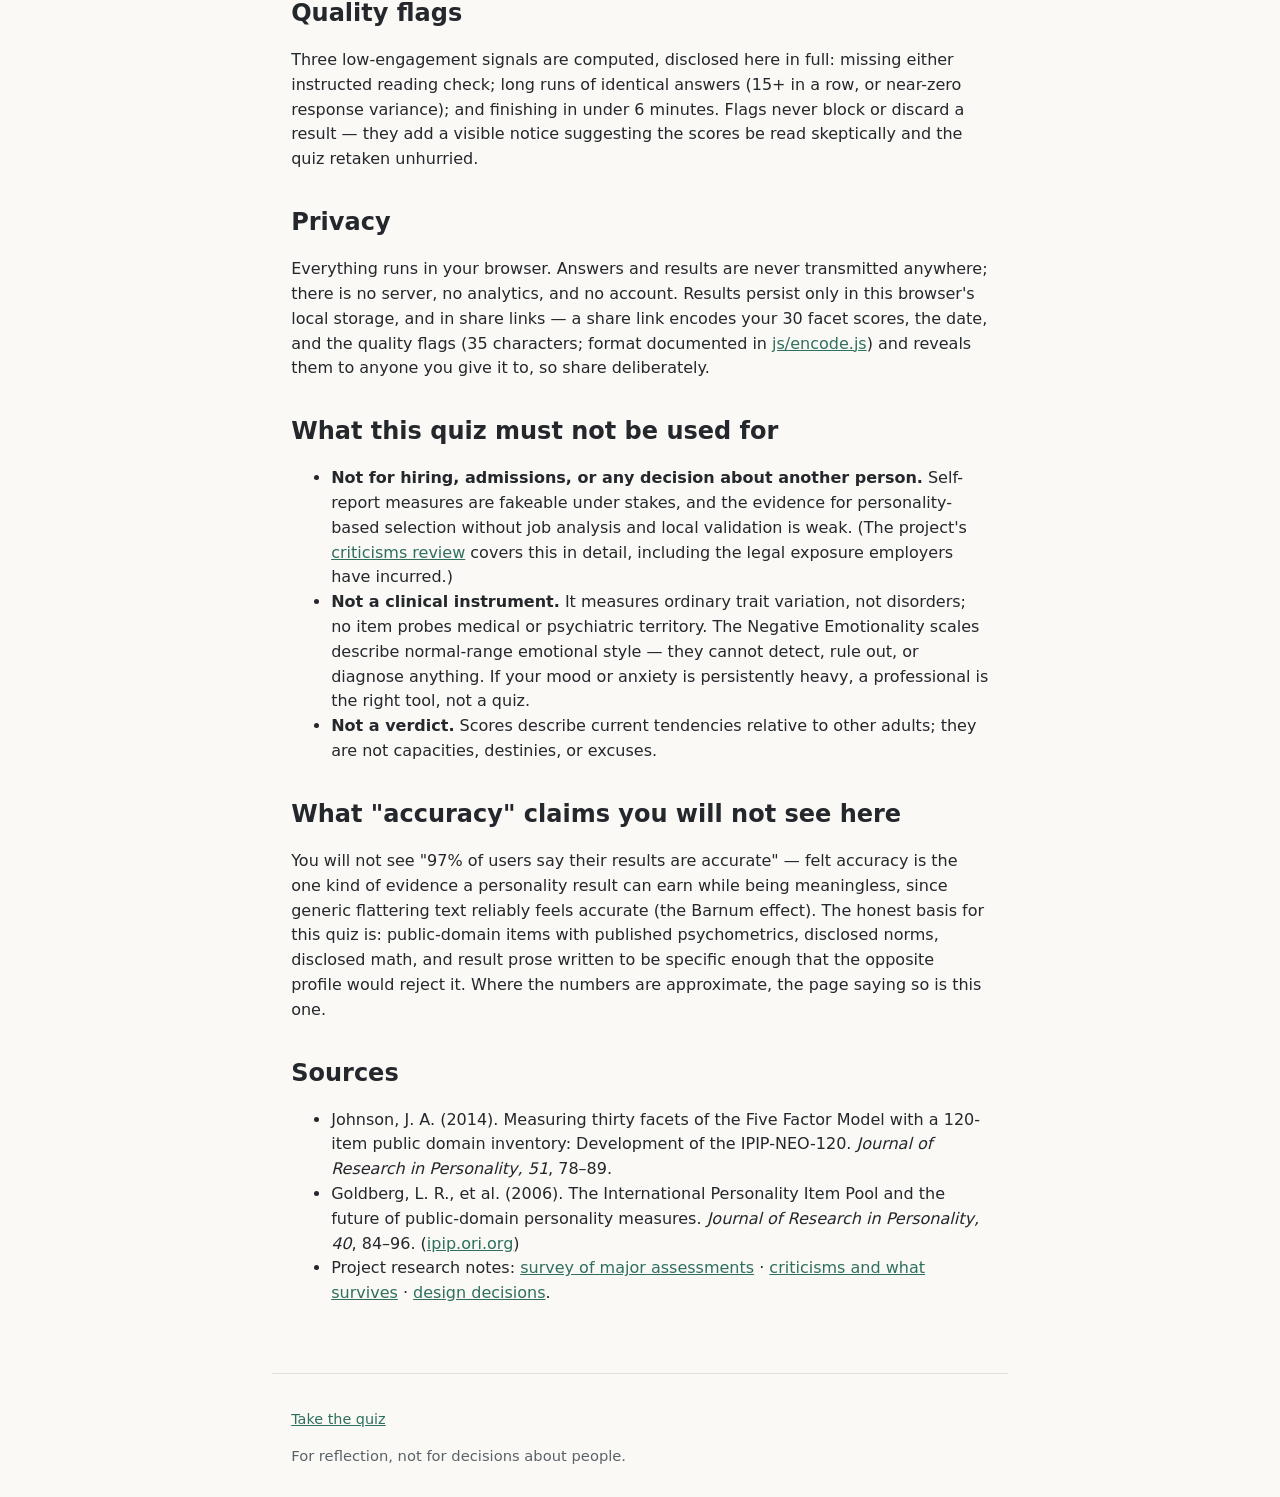
==== commit b0d16745: "Add archetype gallery page listing all 51 archetypes archetypes.html renders every archetype from da" ====
--- a/about.html
+++ b/about.html
@@ -18,7 +18,10 @@
 <a class="skip-link" href="#main">Skip to content</a>
 <header class="site-header">
   <a class="brand" href="index.html">Trait Compass</a>
-  <nav><a href="index.html#intro">Take the quiz</a></nav>
+  <nav>
+    <a href="index.html#intro">Take the quiz</a>
+    <a href="archetypes.html">Archetypes</a>
+  </nav>
 </header>
 
 <main id="main" class="methods">
